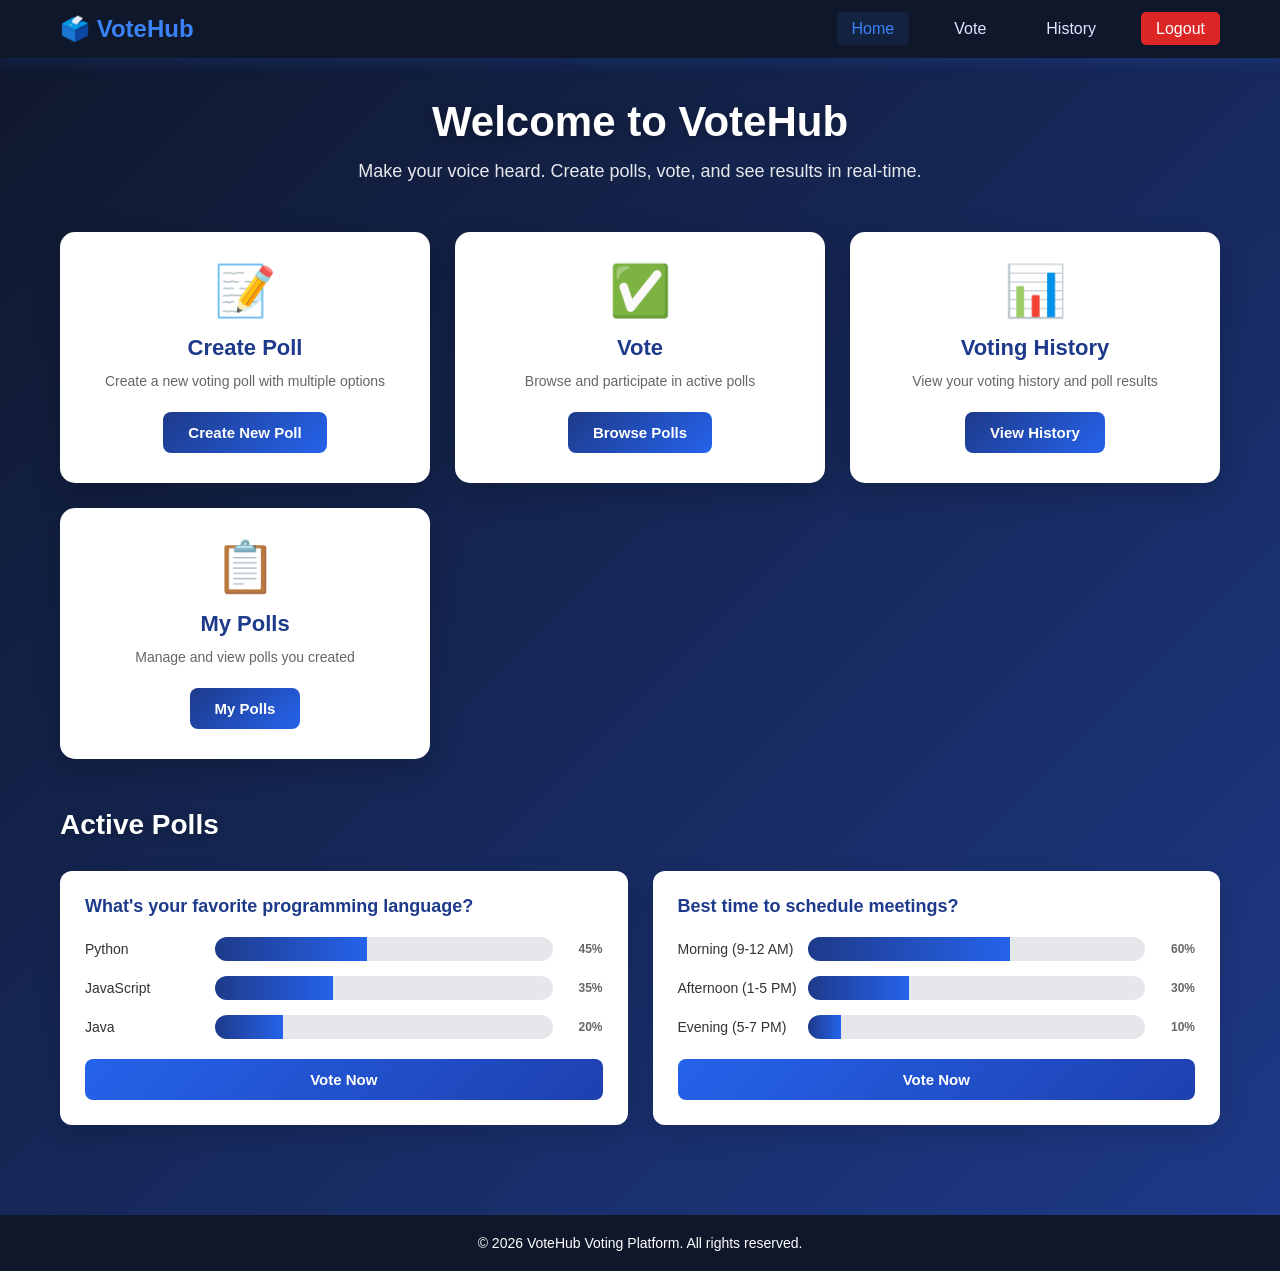
==== index.html @ 53717ad5 "swci=ond" ====
<!DOCTYPE html>
<html lang="en">
<head>
    <meta charset="UTF-8">
    <meta name="viewport" content="width=device-width, initial-scale=1.0">
    <title>Voting Platform - Home</title>
    <link rel="stylesheet" href="home.css">
</head>
<body>
    <header>
        <div class="header-container">
            <div class="logo">
                <h2>🗳️ VoteHub</h2>
            </div>
            <nav>
                <ul>
                    <li><a href="home.html" class="active">Home</a></li>
                    <li><a href="#vote">Vote</a></li>
                    <li><a href="#history">History</a></li>
                    <li><a href="loging.html" class="logout">Logout</a></li>
                </ul>
            </nav>
        </div>
    </header>

    <main>
        <section class="welcome">
            <h1>Welcome to VoteHub</h1>
            <p>Make your voice heard. Create polls, vote, and see results in real-time.</p>
        </section>

        <section class="options-grid">
            <!-- Create Vote Pool -->
            <div class="option-card create-poll">
                <div class="card-icon">📝</div>
                <h3>Create Poll</h3>
                <p>Create a new voting poll with multiple options</p>
                <button onclick="openCreatePollModal()" class="btn-option">Create New Poll</button>
            </div>

            <!-- Vote Option -->
            <div class="option-card vote">
                <div class="card-icon">✅</div>
                <h3>Vote</h3>
                <p>Browse and participate in active polls</p>
                <button onclick="viewPolls()" class="btn-option">Browse Polls</button>
            </div>

            <!-- History -->
            <div class="option-card history">
                <div class="card-icon">📊</div>
                <h3>Voting History</h3>
                <p>View your voting history and poll results</p>
                <button onclick="viewHistory()" class="btn-option">View History</button>
            </div>

            <!-- My Polls -->
            <div class="option-card my-polls">
                <div class="card-icon">📋</div>
                <h3>My Polls</h3>
                <p>Manage and view polls you created</p>
                <button onclick="viewMyPolls()" class="btn-option">My Polls</button>
            </div>
        </section>

        <!-- Active Polls Preview -->
        <section class="active-polls">
            <h2>Active Polls</h2>
            <div class="polls-container" id="pollsContainer">
                <div class="poll-card">
                    <h4>What's your favorite programming language?</h4>
                    <div class="poll-options">
                        <div class="poll-option">
                            <span>Python</span>
                            <div class="progress-bar">
                                <div class="progress" style="width: 45%"></div>
                            </div>
                            <span class="percentage">45%</span>
                        </div>
                        <div class="poll-option">
                            <span>JavaScript</span>
                            <div class="progress-bar">
                                <div class="progress" style="width: 35%"></div>
                            </div>
                            <span class="percentage">35%</span>
                        </div>
                        <div class="poll-option">
                            <span>Java</span>
                            <div class="progress-bar">
                                <div class="progress" style="width: 20%"></div>
                            </div>
                            <span class="percentage">20%</span>
                        </div>
                    </div>
                    <button class="btn-vote" onclick="votePoll()">Vote Now</button>
                </div>

                <div class="poll-card">
                    <h4>Best time to schedule meetings?</h4>
                    <div class="poll-options">
                        <div class="poll-option">
                            <span>Morning (9-12 AM)</span>
                            <div class="progress-bar">
                                <div class="progress" style="width: 60%"></div>
                            </div>
                            <span class="percentage">60%</span>
                        </div>
                        <div class="poll-option">
                            <span>Afternoon (1-5 PM)</span>
                            <div class="progress-bar">
                                <div class="progress" style="width: 30%"></div>
                            </div>
                            <span class="percentage">30%</span>
                        </div>
                        <div class="poll-option">
                            <span>Evening (5-7 PM)</span>
                            <div class="progress-bar">
                                <div class="progress" style="width: 10%"></div>
                            </div>
                            <span class="percentage">10%</span>
                        </div>
                    </div>
                    <button class="btn-vote" onclick="votePoll()">Vote Now</button>
                </div>
            </div>
        </section>
    </main>

    <!-- Create Poll Modal -->
    <div id="createPollModal" class="modal">
        <div class="modal-content">
            <div class="modal-header">
                <h2>Create a New Poll</h2>
                <button class="close-btn" onclick="closeCreatePollModal()">&times;</button>
            </div>
            <form id="createPollForm">
                <div class="form-group">
                    <label for="pollQuestion">Poll Question</label>
                    <input type="text" id="pollQuestion" required placeholder="Enter your poll question">
                </div>

                <div class="form-group">
                    <label>Poll Options</label>
                    <div id="optionsContainer">
                        <input type="text" class="poll-option-input" placeholder="Option 1" required>
                        <input type="text" class="poll-option-input" placeholder="Option 2" required>
                    </div>
                    <button type="button" class="btn-add-option" onclick="addPollOption()">+ Add Option</button>
                </div>

                <div class="form-group">
                    <label for="pollDuration">Poll Duration (days)</label>
                    <input type="number" id="pollDuration" min="1" max="365" value="7" required>
                </div>

                <div class="form-group">
                    <label>
                        <input type="checkbox" id="allowMultiple">
                        Allow multiple selections
                    </label>
                </div>

                <div class="modal-actions">
                    <button type="submit" class="btn-primary">Create Poll</button>
                    <button type="button" class="btn-secondary" onclick="closeCreatePollModal()">Cancel</button>
                </div>
            </form>
        </div>
    </div>

    <footer>
        <p>&copy; 2026 VoteHub Voting Platform. All rights reserved.</p>
    </footer>

    <script src="home.js"></script>
</body>
</html>
---- home.css ----
* {
    margin: 0;
    padding: 0;
    box-sizing: border-box;
}

body {
    font-family: 'Segoe UI', Tahoma, Geneva, Verdana, sans-serif;
    background: linear-gradient(135deg, #0f172a 0%, #1e3a8a 100%);
    min-height: 100vh;
    display: flex;
    flex-direction: column;
    color: #333;
}

/* Header Styles */
header {
    background-color: #0f172a;
    padding: 15px 0;
    box-shadow: 0 4px 15px rgba(37, 99, 235, 0.2);
    position: sticky;
    top: 0;
    z-index: 1000;
}

.header-container {
    max-width: 1200px;
    margin: 0 auto;
    display: flex;
    justify-content: space-between;
    align-items: center;
    padding: 0 20px;
}

.logo h2 {
    color: #3b82f6;
    font-size: 24px;
    font-weight: bold;
}

header nav ul {
    list-style: none;
    display: flex;
    gap: 30px;
    flex-wrap: wrap;
}

header nav ul a {
    text-decoration: none;
    color: #e0e7ff;
    font-size: 16px;
    font-weight: 500;
    transition: color 0.3s ease;
    padding: 8px 15px;
    border-radius: 5px;
}

header nav ul a:hover,
header nav ul a.active {
    color: #3b82f6;
    background-color: rgba(59, 130, 246, 0.1);
}

header nav ul .logout {
    background-color: #dc2626;
    color: white;
}

header nav ul .logout:hover {
    background-color: #b91c1c;
    color: white;
}

/* Main Content */
main {
    flex: 1;
    max-width: 1200px;
    margin: 0 auto;
    width: 100%;
    padding: 40px 20px;
}

/* Welcome Section */
.welcome {
    text-align: center;
    color: white;
    margin-bottom: 50px;
    animation: fadeIn 0.6s ease-in;
}

.welcome h1 {
    font-size: 42px;
    margin-bottom: 15px;
    text-shadow: 0 2px 10px rgba(0, 0, 0, 0.3);
}

.welcome p {
    font-size: 18px;
    opacity: 0.9;
}

/* Options Grid */
.options-grid {
    display: grid;
    grid-template-columns: repeat(auto-fit, minmax(280px, 1fr));
    gap: 25px;
    margin-bottom: 50px;
}

.option-card {
    background: white;
    border-radius: 15px;
    padding: 30px;
    text-align: center;
    box-shadow: 0 10px 30px rgba(0, 0, 0, 0.2);
    transition: transform 0.3s ease, box-shadow 0.3s ease;
    cursor: pointer;
}

.option-card:hover {
    transform: translateY(-8px);
    box-shadow: 0 15px 40px rgba(37, 99, 235, 0.3);
}

.card-icon {
    font-size: 50px;
    margin-bottom: 15px;
    animation: float 3s ease-in-out infinite;
}

.option-card h3 {
    font-size: 22px;
    color: #1e3a8a;
    margin-bottom: 10px;
}

.option-card p {
    color: #666;
    margin-bottom: 20px;
    font-size: 14px;
    line-height: 1.5;
}

.btn-option {
    background: linear-gradient(135deg, #1e3a8a 0%, #2563eb 100%);
    color: white;
    border: none;
    padding: 12px 25px;
    border-radius: 8px;
    font-size: 15px;
    font-weight: 600;
    cursor: pointer;
    transition: all 0.3s ease;
}

.btn-option:hover {
    transform: scale(1.05);
    box-shadow: 0 5px 15px rgba(37, 99, 235, 0.4);
}

/* Active Polls Section */
.active-polls {
    margin-top: 50px;
}

.active-polls h2 {
    color: white;
    font-size: 28px;
    margin-bottom: 30px;
    text-shadow: 0 2px 10px rgba(0, 0, 0, 0.3);
}

.polls-container {
    display: grid;
    grid-template-columns: repeat(auto-fit, minmax(350px, 1fr));
    gap: 25px;
}

.poll-card {
    background: white;
    border-radius: 12px;
    padding: 25px;
    box-shadow: 0 8px 25px rgba(0, 0, 0, 0.15);
    animation: slideUp 0.5s ease-out;
}

.poll-card h4 {
    color: #1e3a8a;
    font-size: 18px;
    margin-bottom: 20px;
    font-weight: 600;
}

.poll-options {
    margin-bottom: 20px;
}

.poll-option {
    display: flex;
    align-items: center;
    margin-bottom: 15px;
    gap: 10px;
}

.poll-option span:first-child {
    color: #333;
    font-size: 14px;
    font-weight: 500;
    min-width: 120px;
}

.progress-bar {
    flex: 1;
    height: 24px;
    background-color: #e5e7eb;
    border-radius: 12px;
    overflow: hidden;
}

.progress {
    height: 100%;
    background: linear-gradient(90deg, #1e3a8a 0%, #2563eb 100%);
    transition: width 0.3s ease;
    display: flex;
    align-items: center;
    justify-content: flex-end;
    padding-right: 5px;
}

.percentage {
    color: #666;
    font-size: 12px;
    font-weight: 600;
    min-width: 40px;
    text-align: right;
}

.btn-vote {
    width: 100%;
    padding: 12px;
    background: linear-gradient(135deg, #2563eb 0%, #1e40af 100%);
    color: white;
    border: none;
    border-radius: 8px;
    font-size: 15px;
    font-weight: 600;
    cursor: pointer;
    transition: all 0.3s ease;
}

.btn-vote:hover {
    transform: translateY(-2px);
    box-shadow: 0 5px 15px rgba(37, 99, 235, 0.4);
}

/* Modal Styles */
.modal {
    display: none;
    position: fixed;
    z-index: 2000;
    left: 0;
    top: 0;
    width: 100%;
    height: 100%;
    background-color: rgba(0, 0, 0, 0.5);
    animation: fadeIn 0.3s ease;
}

.modal.active {
    display: flex;
    justify-content: center;
    align-items: center;
}

.modal-content {
    background: white;
    border-radius: 15px;
    padding: 30px;
    width: 90%;
    max-width: 500px;
    box-shadow: 0 10px 40px rgba(0, 0, 0, 0.3);
    animation: slideUp 0.3s ease;
}

.modal-header {
    display: flex;
    justify-content: space-between;
    align-items: center;
    margin-bottom: 25px;
}

.modal-header h2 {
    color: #1e3a8a;
    font-size: 24px;
}

.close-btn {
    background: none;
    border: none;
    font-size: 28px;
    color: #999;
    cursor: pointer;
    transition: color 0.2s ease;
}

.close-btn:hover {
    color: #333;
}

/* Form Styles */
.form-group {
    margin-bottom: 20px;
}

.form-group label {
    display: block;
    margin-bottom: 8px;
    color: #333;
    font-weight: 600;
    font-size: 14px;
}

.form-group input[type="text"],
.form-group input[type="number"] {
    width: 100%;
    padding: 12px;
    border: 2px solid #e5e7eb;
    border-radius: 8px;
    font-size: 14px;
    transition: border-color 0.3s ease;
    font-family: inherit;
}

.form-group input[type="text"]:focus,
.form-group input[type="number"]:focus {
    outline: none;
    border-color: #2563eb;
    box-shadow: 0 0 5px rgba(37, 99, 235, 0.3);
}

#optionsContainer {
    display: flex;
    flex-direction: column;
    gap: 10px;
    margin-bottom: 12px;
}

.poll-option-input {
    width: 100%;
    padding: 12px;
    border: 2px solid #e5e7eb;
    border-radius: 8px;
    font-size: 14px;
    font-family: inherit;
}

.poll-option-input:focus {
    outline: none;
    border-color: #2563eb;
}

.btn-add-option {
    background: none;
    border: 2px dashed #2563eb;
    color: #2563eb;
    padding: 10px;
    border-radius: 8px;
    cursor: pointer;
    font-weight: 600;
    transition: all 0.3s ease;
}

.btn-add-option:hover {
    background-color: rgba(37, 99, 235, 0.1);
}

.form-group input[type="checkbox"] {
    width: 18px;
    height: 18px;
    cursor: pointer;
    accent-color: #2563eb;
}

.form-group label:has(input[type="checkbox"]) {
    display: flex;
    align-items: center;
    gap: 8px;
}

.modal-actions {
    display: flex;
    gap: 10px;
    margin-top: 30px;
}

.btn-primary,
.btn-secondary {
    flex: 1;
    padding: 12px;
    border: none;
    border-radius: 8px;
    font-size: 15px;
    font-weight: 600;
    cursor: pointer;
    transition: all 0.3s ease;
}

.btn-primary {
    background: linear-gradient(135deg, #1e3a8a 0%, #2563eb 100%);
    color: white;
}

.btn-primary:hover {
    transform: translateY(-2px);
    box-shadow: 0 5px 15px rgba(37, 99, 235, 0.4);
}

.btn-secondary {
    background: #e5e7eb;
    color: #333;
}

.btn-secondary:hover {
    background: #d1d5db;
}

/* Footer */
footer {
    background-color: #0f172a;
    color: white;
    text-align: center;
    padding: 20px;
    font-size: 14px;
    margin-top: 50px;
}

/* Animations */
@keyframes fadeIn {
    from {
        opacity: 0;
    }
    to {
        opacity: 1;
    }
}

@keyframes slideUp {
    from {
        opacity: 0;
        transform: translateY(20px);
    }
    to {
        opacity: 1;
        transform: translateY(0);
    }
}

@keyframes float {
    0%, 100% {
        transform: translateY(0px);
    }
    50% {
        transform: translateY(-10px);
    }
}

/* Responsive Design */
@media (max-width: 768px) {
    .header-container {
        flex-direction: column;
        gap: 15px;
    }

    header nav ul {
        gap: 15px;
        justify-content: center;
    }

    .welcome h1 {
        font-size: 28px;
    }

    .options-grid {
        grid-template-columns: 1fr;
    }

    .polls-container {
        grid-template-columns: 1fr;
    }

    main {
        padding: 20px 15px;
    }

    .modal-content {
        width: 95%;
    }
}
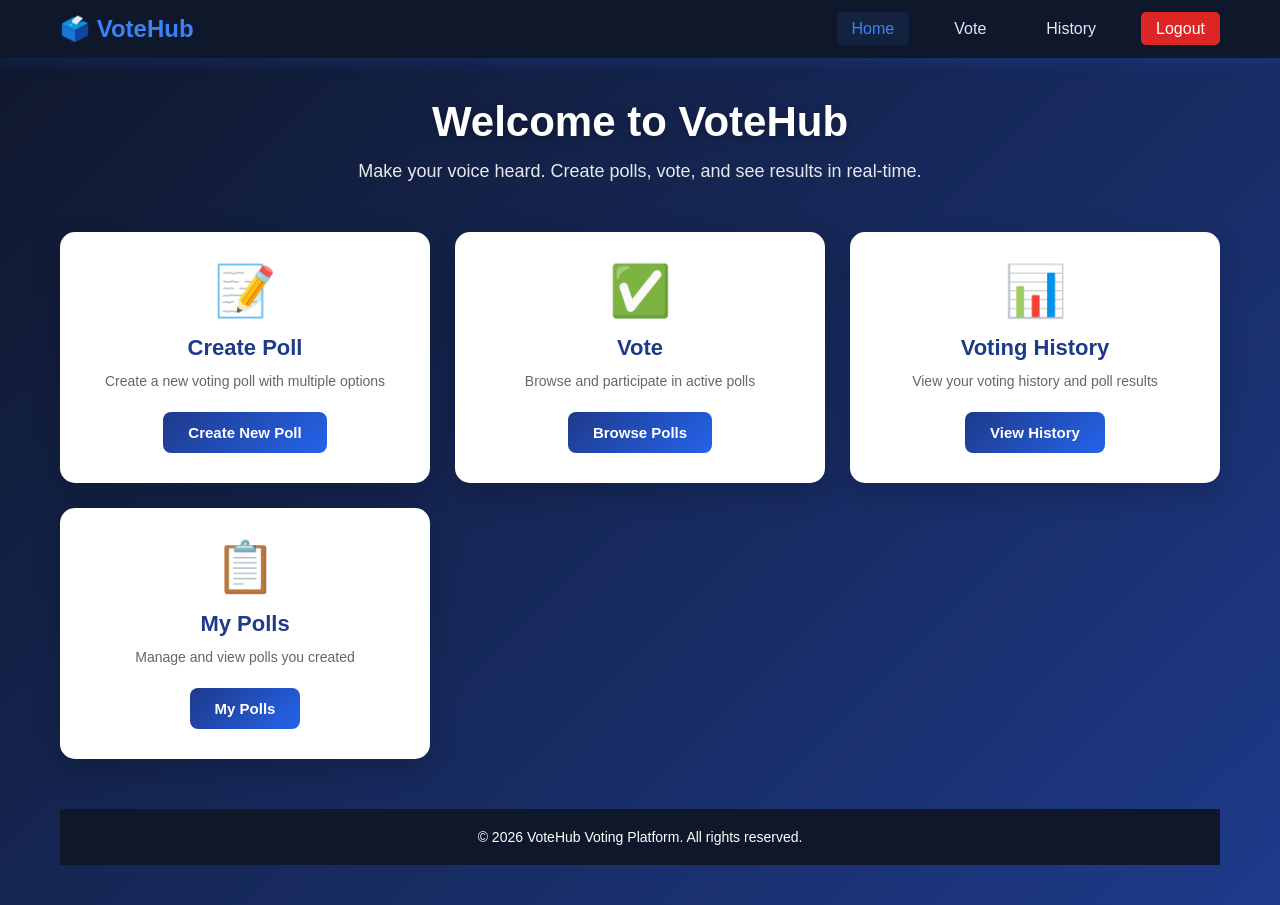
==== commit 4e426905: "fix: remove active polls section from index.html" ====
--- a/index.html
+++ b/index.html
@@ -4,7 +4,7 @@
     <meta charset="UTF-8">
     <meta name="viewport" content="width=device-width, initial-scale=1.0">
     <title>Voting Platform - Home</title>
-    <link rel="stylesheet" href="home.css">
+    <link rel="stylesheet" href="index.css">
 </head>
 <body>
     <header>
@@ -63,68 +63,7 @@
             </div>
         </section>
 
-        <!-- Active Polls Preview -->
-        <section class="active-polls">
-            <h2>Active Polls</h2>
-            <div class="polls-container" id="pollsContainer">
-                <div class="poll-card">
-                    <h4>What's your favorite programming language?</h4>
-                    <div class="poll-options">
-                        <div class="poll-option">
-                            <span>Python</span>
-                            <div class="progress-bar">
-                                <div class="progress" style="width: 45%"></div>
-                            </div>
-                            <span class="percentage">45%</span>
-                        </div>
-                        <div class="poll-option">
-                            <span>JavaScript</span>
-                            <div class="progress-bar">
-                                <div class="progress" style="width: 35%"></div>
-                            </div>
-                            <span class="percentage">35%</span>
-                        </div>
-                        <div class="poll-option">
-                            <span>Java</span>
-                            <div class="progress-bar">
-                                <div class="progress" style="width: 20%"></div>
-                            </div>
-                            <span class="percentage">20%</span>
-                        </div>
-                    </div>
-                    <button class="btn-vote" onclick="votePoll()">Vote Now</button>
-                </div>
 
-                <div class="poll-card">
-                    <h4>Best time to schedule meetings?</h4>
-                    <div class="poll-options">
-                        <div class="poll-option">
-                            <span>Morning (9-12 AM)</span>
-                            <div class="progress-bar">
-                                <div class="progress" style="width: 60%"></div>
-                            </div>
-                            <span class="percentage">60%</span>
-                        </div>
-                        <div class="poll-option">
-                            <span>Afternoon (1-5 PM)</span>
-                            <div class="progress-bar">
-                                <div class="progress" style="width: 30%"></div>
-                            </div>
-                            <span class="percentage">30%</span>
-                        </div>
-                        <div class="poll-option">
-                            <span>Evening (5-7 PM)</span>
-                            <div class="progress-bar">
-                                <div class="progress" style="width: 10%"></div>
-                            </div>
-                            <span class="percentage">10%</span>
-                        </div>
-                    </div>
-                    <button class="btn-vote" onclick="votePoll()">Vote Now</button>
-                </div>
-            </div>
-        </section>
-    </main>
 
     <!-- Create Poll Modal -->
     <div id="createPollModal" class="modal">
@@ -172,6 +111,6 @@
         <p>&copy; 2026 VoteHub Voting Platform. All rights reserved.</p>
     </footer>
 
-    <script src="home.js"></script>
+    <script src="index.js"></script>
 </body>
 </html>
--- a/index.css
+++ b/index.css
@@ -0,0 +1,498 @@
+* {
+    margin: 0;
+    padding: 0;
+    box-sizing: border-box;
+}
+
+body {
+    font-family: 'Segoe UI', Tahoma, Geneva, Verdana, sans-serif;
+    background: linear-gradient(135deg, #0f172a 0%, #1e3a8a 100%);
+    min-height: 100vh;
+    display: flex;
+    flex-direction: column;
+    color: #333;
+}
+
+/* Header Styles */
+header {
+    background-color: #0f172a;
+    padding: 15px 0;
+    box-shadow: 0 4px 15px rgba(37, 99, 235, 0.2);
+    position: sticky;
+    top: 0;
+    z-index: 1000;
+}
+
+.header-container {
+    max-width: 1200px;
+    margin: 0 auto;
+    display: flex;
+    justify-content: space-between;
+    align-items: center;
+    padding: 0 20px;
+}
+
+.logo h2 {
+    color: #3b82f6;
+    font-size: 24px;
+    font-weight: bold;
+}
+
+header nav ul {
+    list-style: none;
+    display: flex;
+    gap: 30px;
+    flex-wrap: wrap;
+}
+
+header nav ul a {
+    text-decoration: none;
+    color: #e0e7ff;
+    font-size: 16px;
+    font-weight: 500;
+    transition: color 0.3s ease;
+    padding: 8px 15px;
+    border-radius: 5px;
+}
+
+header nav ul a:hover,
+header nav ul a.active {
+    color: #3b82f6;
+    background-color: rgba(59, 130, 246, 0.1);
+}
+
+header nav ul .logout {
+    background-color: #dc2626;
+    color: white;
+}
+
+header nav ul .logout:hover {
+    background-color: #b91c1c;
+    color: white;
+}
+
+/* Main Content */
+main {
+    flex: 1;
+    max-width: 1200px;
+    margin: 0 auto;
+    width: 100%;
+    padding: 40px 20px;
+}
+
+/* Welcome Section */
+.welcome {
+    text-align: center;
+    color: white;
+    margin-bottom: 50px;
+    animation: fadeIn 0.6s ease-in;
+}
+
+.welcome h1 {
+    font-size: 42px;
+    margin-bottom: 15px;
+    text-shadow: 0 2px 10px rgba(0, 0, 0, 0.3);
+}
+
+.welcome p {
+    font-size: 18px;
+    opacity: 0.9;
+}
+
+/* Options Grid */
+.options-grid {
+    display: grid;
+    grid-template-columns: repeat(auto-fit, minmax(280px, 1fr));
+    gap: 25px;
+    margin-bottom: 50px;
+}
+
+.option-card {
+    background: white;
+    border-radius: 15px;
+    padding: 30px;
+    text-align: center;
+    box-shadow: 0 10px 30px rgba(0, 0, 0, 0.2);
+    transition: transform 0.3s ease, box-shadow 0.3s ease;
+    cursor: pointer;
+}
+
+.option-card:hover {
+    transform: translateY(-8px);
+    box-shadow: 0 15px 40px rgba(37, 99, 235, 0.3);
+}
+
+.card-icon {
+    font-size: 50px;
+    margin-bottom: 15px;
+    animation: float 3s ease-in-out infinite;
+}
+
+.option-card h3 {
+    font-size: 22px;
+    color: #1e3a8a;
+    margin-bottom: 10px;
+}
+
+.option-card p {
+    color: #666;
+    margin-bottom: 20px;
+    font-size: 14px;
+    line-height: 1.5;
+}
+
+.btn-option {
+    background: linear-gradient(135deg, #1e3a8a 0%, #2563eb 100%);
+    color: white;
+    border: none;
+    padding: 12px 25px;
+    border-radius: 8px;
+    font-size: 15px;
+    font-weight: 600;
+    cursor: pointer;
+    transition: all 0.3s ease;
+}
+
+.btn-option:hover {
+    transform: scale(1.05);
+    box-shadow: 0 5px 15px rgba(37, 99, 235, 0.4);
+}
+
+/* Active Polls Section */
+.active-polls {
+    margin-top: 50px;
+}
+
+.active-polls h2 {
+    color: white;
+    font-size: 28px;
+    margin-bottom: 30px;
+    text-shadow: 0 2px 10px rgba(0, 0, 0, 0.3);
+}
+
+.polls-container {
+    display: grid;
+    grid-template-columns: repeat(auto-fit, minmax(350px, 1fr));
+    gap: 25px;
+}
+
+.poll-card {
+    background: white;
+    border-radius: 12px;
+    padding: 25px;
+    box-shadow: 0 8px 25px rgba(0, 0, 0, 0.15);
+    animation: slideUp 0.5s ease-out;
+}
+
+.poll-card h4 {
+    color: #1e3a8a;
+    font-size: 18px;
+    margin-bottom: 20px;
+    font-weight: 600;
+}
+
+.poll-options {
+    margin-bottom: 20px;
+}
+
+.poll-option {
+    display: flex;
+    align-items: center;
+    margin-bottom: 15px;
+    gap: 10px;
+}
+
+.poll-option span:first-child {
+    color: #333;
+    font-size: 14px;
+    font-weight: 500;
+    min-width: 120px;
+}
+
+.progress-bar {
+    flex: 1;
+    height: 24px;
+    background-color: #e5e7eb;
+    border-radius: 12px;
+    overflow: hidden;
+}
+
+.progress {
+    height: 100%;
+    background: linear-gradient(90deg, #1e3a8a 0%, #2563eb 100%);
+    transition: width 0.3s ease;
+    display: flex;
+    align-items: center;
+    justify-content: flex-end;
+    padding-right: 5px;
+}
+
+.percentage {
+    color: #666;
+    font-size: 12px;
+    font-weight: 600;
+    min-width: 40px;
+    text-align: right;
+}
+
+.btn-vote {
+    width: 100%;
+    padding: 12px;
+    background: linear-gradient(135deg, #2563eb 0%, #1e40af 100%);
+    color: white;
+    border: none;
+    border-radius: 8px;
+    font-size: 15px;
+    font-weight: 600;
+    cursor: pointer;
+    transition: all 0.3s ease;
+}
+
+.btn-vote:hover {
+    transform: translateY(-2px);
+    box-shadow: 0 5px 15px rgba(37, 99, 235, 0.4);
+}
+
+/* Modal Styles */
+.modal {
+    display: none;
+    position: fixed;
+    z-index: 2000;
+    left: 0;
+    top: 0;
+    width: 100%;
+    height: 100%;
+    background-color: rgba(0, 0, 0, 0.5);
+    animation: fadeIn 0.3s ease;
+}
+
+.modal.active {
+    display: flex;
+    justify-content: center;
+    align-items: center;
+}
+
+.modal-content {
+    background: white;
+    border-radius: 15px;
+    padding: 30px;
+    width: 90%;
+    max-width: 500px;
+    box-shadow: 0 10px 40px rgba(0, 0, 0, 0.3);
+    animation: slideUp 0.3s ease;
+}
+
+.modal-header {
+    display: flex;
+    justify-content: space-between;
+    align-items: center;
+    margin-bottom: 25px;
+}
+
+.modal-header h2 {
+    color: #1e3a8a;
+    font-size: 24px;
+}
+
+.close-btn {
+    background: none;
+    border: none;
+    font-size: 28px;
+    color: #999;
+    cursor: pointer;
+    transition: color 0.2s ease;
+}
+
+.close-btn:hover {
+    color: #333;
+}
+
+/* Form Styles */
+.form-group {
+    margin-bottom: 20px;
+}
+
+.form-group label {
+    display: block;
+    margin-bottom: 8px;
+    color: #333;
+    font-weight: 600;
+    font-size: 14px;
+}
+
+.form-group input[type="text"],
+.form-group input[type="number"] {
+    width: 100%;
+    padding: 12px;
+    border: 2px solid #e5e7eb;
+    border-radius: 8px;
+    font-size: 14px;
+    transition: border-color 0.3s ease;
+    font-family: inherit;
+}
+
+.form-group input[type="text"]:focus,
+.form-group input[type="number"]:focus {
+    outline: none;
+    border-color: #2563eb;
+    box-shadow: 0 0 5px rgba(37, 99, 235, 0.3);
+}
+
+#optionsContainer {
+    display: flex;
+    flex-direction: column;
+    gap: 10px;
+    margin-bottom: 12px;
+}
+
+.poll-option-input {
+    width: 100%;
+    padding: 12px;
+    border: 2px solid #e5e7eb;
+    border-radius: 8px;
+    font-size: 14px;
+    font-family: inherit;
+}
+
+.poll-option-input:focus {
+    outline: none;
+    border-color: #2563eb;
+}
+
+.btn-add-option {
+    background: none;
+    border: 2px dashed #2563eb;
+    color: #2563eb;
+    padding: 10px;
+    border-radius: 8px;
+    cursor: pointer;
+    font-weight: 600;
+    transition: all 0.3s ease;
+}
+
+.btn-add-option:hover {
+    background-color: rgba(37, 99, 235, 0.1);
+}
+
+.form-group input[type="checkbox"] {
+    width: 18px;
+    height: 18px;
+    cursor: pointer;
+    accent-color: #2563eb;
+}
+
+.form-group label:has(input[type="checkbox"]) {
+    display: flex;
+    align-items: center;
+    gap: 8px;
+}
+
+.modal-actions {
+    display: flex;
+    gap: 10px;
+    margin-top: 30px;
+}
+
+.btn-primary,
+.btn-secondary {
+    flex: 1;
+    padding: 12px;
+    border: none;
+    border-radius: 8px;
+    font-size: 15px;
+    font-weight: 600;
+    cursor: pointer;
+    transition: all 0.3s ease;
+}
+
+.btn-primary {
+    background: linear-gradient(135deg, #1e3a8a 0%, #2563eb 100%);
+    color: white;
+}
+
+.btn-primary:hover {
+    transform: translateY(-2px);
+    box-shadow: 0 5px 15px rgba(37, 99, 235, 0.4);
+}
+
+.btn-secondary {
+    background: #e5e7eb;
+    color: #333;
+}
+
+.btn-secondary:hover {
+    background: #d1d5db;
+}
+
+/* Footer */
+footer {
+    background-color: #0f172a;
+    color: white;
+    text-align: center;
+    padding: 20px;
+    font-size: 14px;
+    margin-top: 50px;
+}
+
+/* Animations */
+@keyframes fadeIn {
+    from {
+        opacity: 0;
+    }
+    to {
+        opacity: 1;
+    }
+}
+
+@keyframes slideUp {
+    from {
+        opacity: 0;
+        transform: translateY(20px);
+    }
+    to {
+        opacity: 1;
+        transform: translateY(0);
+    }
+}
+
+@keyframes float {
+    0%, 100% {
+        transform: translateY(0px);
+    }
+    50% {
+        transform: translateY(-10px);
+    }
+}
+
+/* Responsive Design */
+@media (max-width: 768px) {
+    .header-container {
+        flex-direction: column;
+        gap: 15px;
+    }
+
+    header nav ul {
+        gap: 15px;
+        justify-content: center;
+    }
+
+    .welcome h1 {
+        font-size: 28px;
+    }
+
+    .options-grid {
+        grid-template-columns: 1fr;
+    }
+
+    .polls-container {
+        grid-template-columns: 1fr;
+    }
+
+    main {
+        padding: 20px 15px;
+    }
+
+    .modal-content {
+        width: 95%;
+    }
+}
